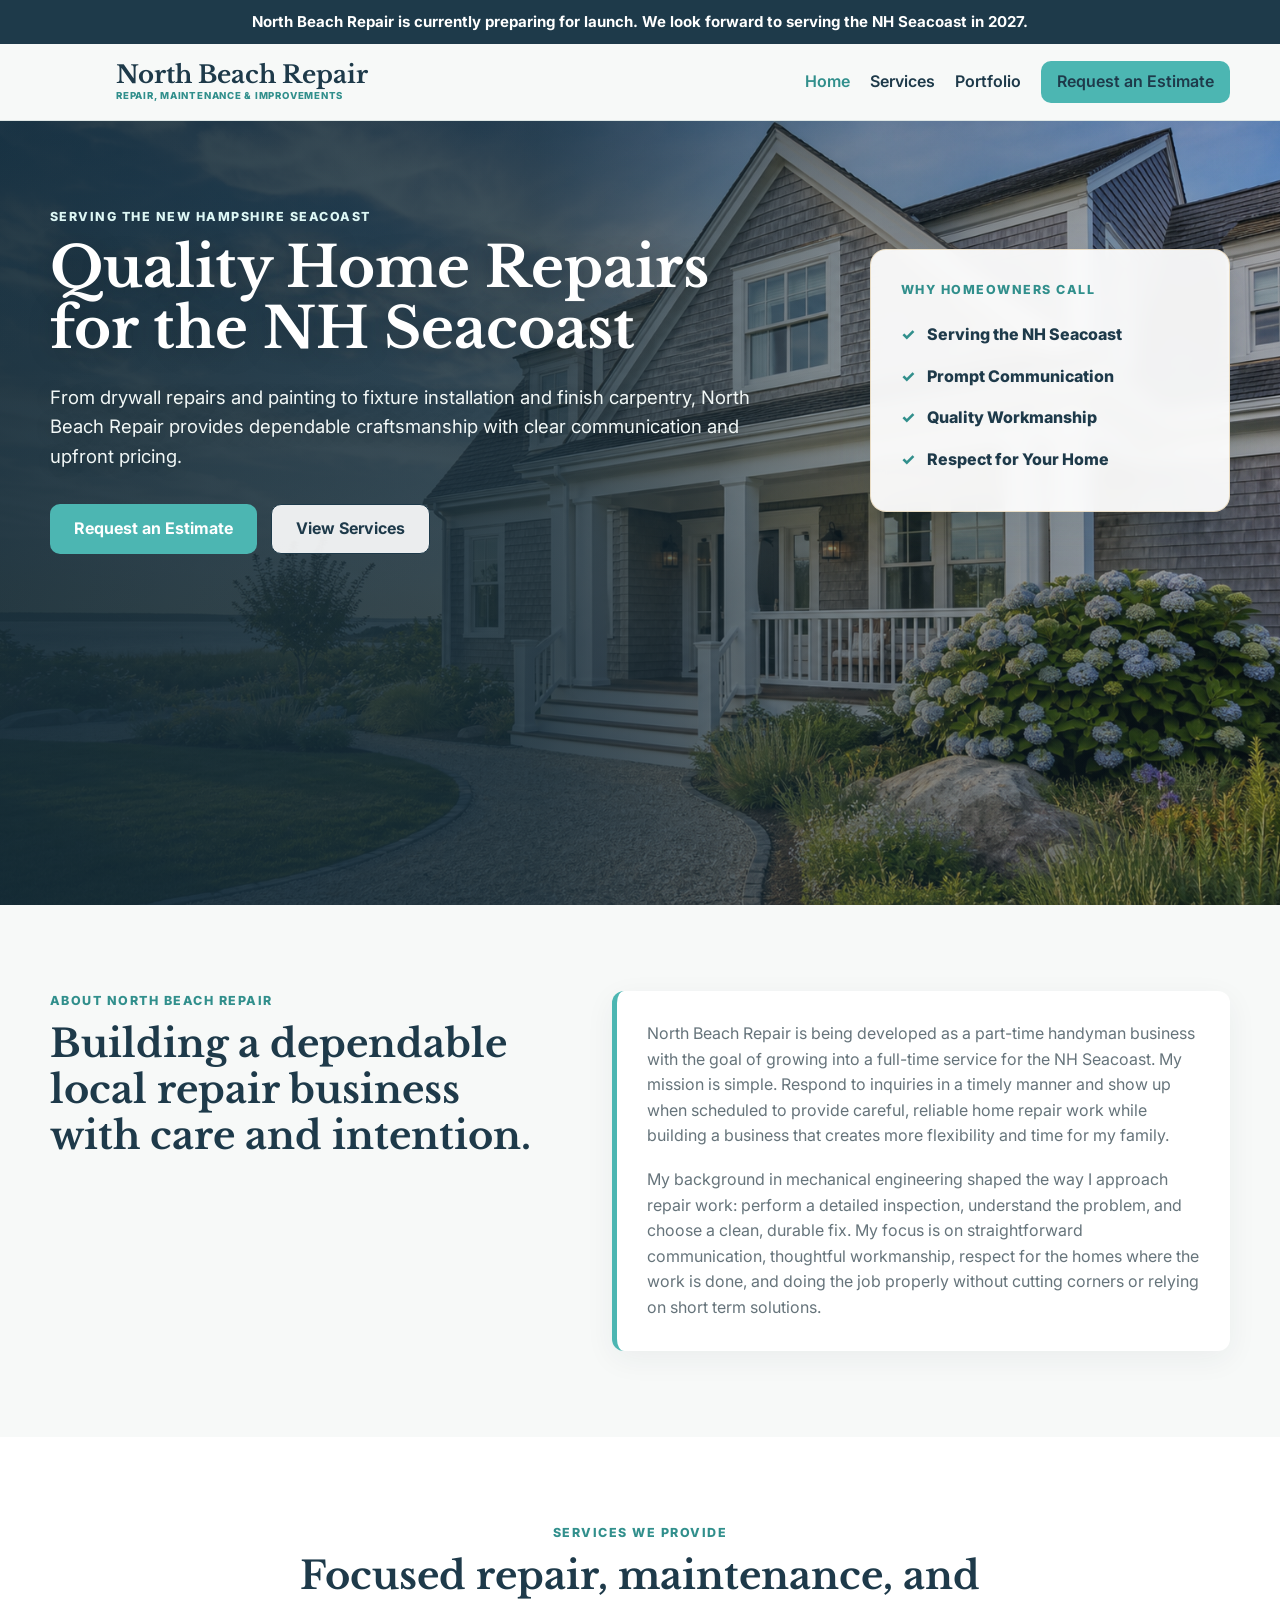
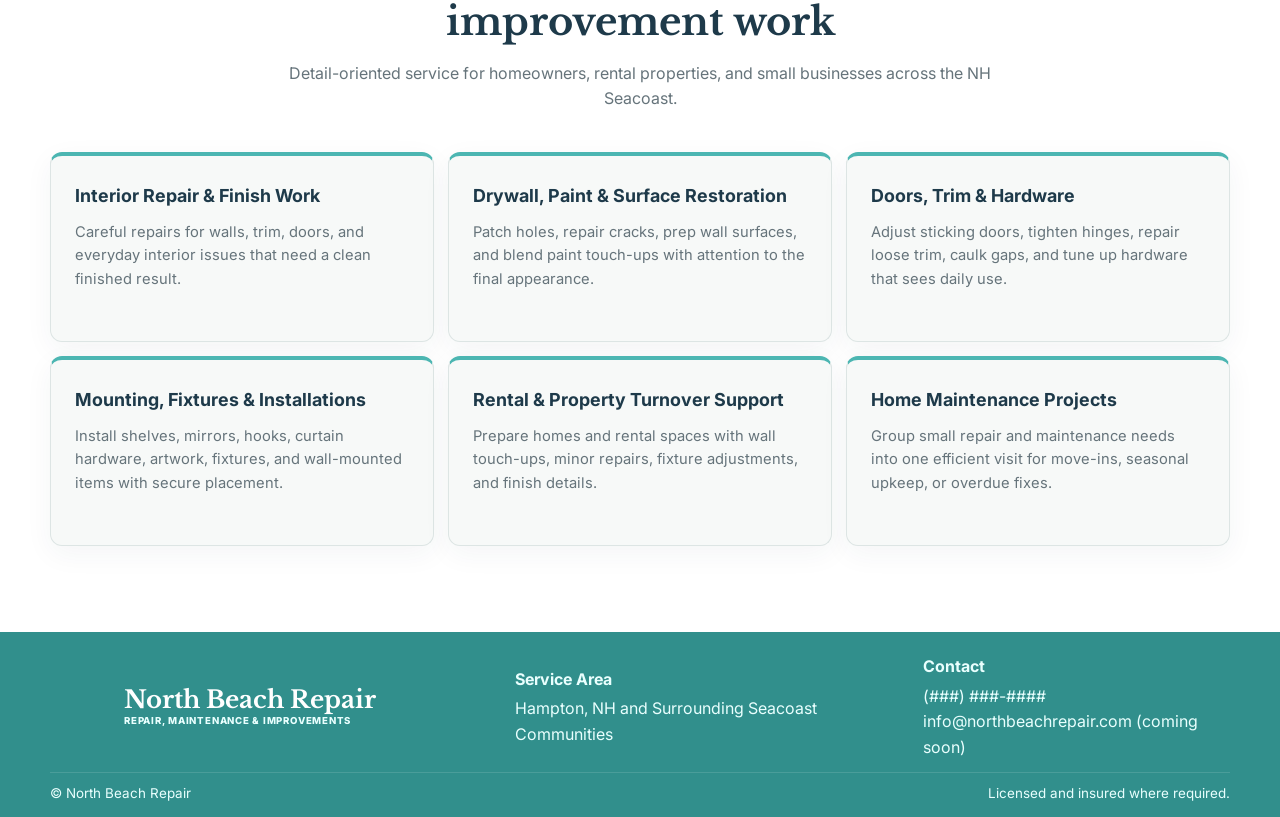
==== index.html @ 3014538b "Merge branch 'Development'" ====
<!DOCTYPE html>
<html lang="en">
<head>
  <meta charset="UTF-8" />
  <meta name="viewport" content="width=device-width, initial-scale=1.0" />
  <meta name="description" content="North Beach Repair provides dependable repair, maintenance, and improvement services across the New Hampshire Seacoast." />
  <title>North Beach Repair | Repair, Maintenance & Improvements</title>
  <link rel="preconnect" href="https://fonts.googleapis.com">
  <link rel="preconnect" href="https://fonts.gstatic.com" crossorigin>
  <link href="https://fonts.googleapis.com/css2?family=Inter:wght@400;500;600;700&family=Libre+Baskerville:wght@400;700&display=swap" rel="stylesheet">
  <link rel="stylesheet" href="styles.css" />
</head>
<body>
  <header class="site-header">
    <div class="launch-banner">
      <div class="container">North Beach Repair is currently preparing for launch. We look forward to serving the NH Seacoast in 2027.</div>
    </div>
    <div class="container nav-wrap">
      <a class="brand" href="index.html" aria-label="North Beach Repair home">
        <span class="logo-mark" aria-hidden="true"></span>
        <span class="brand-text">
          <span class="brand-name">North Beach Repair</span>
          <span class="brand-subtitle">Repair, Maintenance &amp; Improvements</span>
        </span>
      </a>
      <button class="menu-button" aria-label="Open navigation" aria-expanded="false">&#9776;</button>
      <nav class="site-nav" aria-label="Primary navigation">
        <a class="active" href="index.html">Home</a>
        <a href="#services">Services</a>
        <a href="portfolio.html">Portfolio</a>
        <a class="button button-small" href="quote.html">Request an Estimate</a>
      </nav>
    </div>
  </header>

  <main>
    <section class="hero">
      <div class="hero-overlay"></div>
      <div class="container hero-grid">
        <div class="hero-copy-wrap">
          <p class="eyebrow">Serving the New Hampshire Seacoast</p>
          <h1>Quality Home Repairs for the NH Seacoast</h1>
          <p class="hero-copy">
            From drywall repairs and painting to fixture installation and finish carpentry, North Beach Repair provides dependable craftsmanship with clear communication and upfront pricing.
          </p>
          <div class="hero-actions">
            <a class="button" href="quote.html">Request an Estimate</a>
            <a class="button button-secondary" href="#services">View Services</a>
          </div>
        </div>
        <aside class="hero-card">
          <p class="eyebrow">Why homeowners call</p>
          <ul class="check-list trust-list">
            <li>Serving the NH Seacoast</li>
            <li>Prompt Communication</li>
            <li>Quality Workmanship</li>
            <li>Respect for Your Home</li>
          </ul>
        </aside>
      </div>
    </section>

    <section class="section about-section" id="about">
      <div class="container about-grid">
        <div class="section-heading">
          <p class="eyebrow">About North Beach Repair</p>
          <h2>Building a dependable local repair business with care and intention.</h2>
        </div>
        <div class="about-copy">
          <p>
            North Beach Repair is being developed as a part-time handyman business with the goal of growing into a full-time service for the NH Seacoast. My mission is simple. Respond to inquiries in a timely manner and show up when scheduled to provide careful, reliable home repair work while building a business that creates more flexibility and time for my family.
          </p>
          <p>
            My background in mechanical engineering shaped the way I approach repair work: perform a detailed inspection, understand the problem, and choose a clean, durable fix. My focus is on straightforward communication, thoughtful workmanship, respect for the homes where the work is done, and doing the job properly without cutting corners or relying on short term solutions.
          </p>
        </div>
      </div>
    </section>

    <section class="section services-section" id="services">
      <div class="container">
        <div class="section-heading centered">
          <p class="eyebrow">Services we provide</p>
          <h2>Focused repair, maintenance, and improvement work</h2>
          <p>Detail-oriented service for homeowners, rental properties, and small businesses across the NH Seacoast.</p>
        </div>
        <div class="service-grid">
          <article class="service-card"><h3>Interior Repair & Finish Work</h3><p>Careful repairs for walls, trim, doors, and everyday interior issues that need a clean finished result.</p></article>
          <article class="service-card"><h3>Drywall, Paint & Surface Restoration</h3><p>Patch holes, repair cracks, prep wall surfaces, and blend paint touch-ups with attention to the final appearance.</p></article>
          <article class="service-card"><h3>Doors, Trim & Hardware</h3><p>Adjust sticking doors, tighten hinges, repair loose trim, caulk gaps, and tune up hardware that sees daily use.</p></article>
          <article class="service-card"><h3>Mounting, Fixtures & Installations</h3><p>Install shelves, mirrors, hooks, curtain hardware, artwork, fixtures, and wall-mounted items with secure placement.</p></article>
          <article class="service-card"><h3>Rental & Property Turnover Support</h3><p>Prepare homes and rental spaces with wall touch-ups, minor repairs, fixture adjustments, and finish details.</p></article>
          <article class="service-card"><h3>Home Maintenance Projects</h3><p>Group small repair and maintenance needs into one efficient visit for move-ins, seasonal upkeep, or overdue fixes.</p></article>
        </div>
      </div>
    </section>

  </main>

  <footer class="site-footer">
    <div class="container footer-grid">
      <div class="footer-brand" aria-label="North Beach Repair">
        <span class="logo-mark" aria-hidden="true"></span>
        <span class="brand-text">
          <span class="brand-name">North Beach Repair</span>
          <span class="brand-subtitle">Repair, Maintenance &amp; Improvements</span>
        </span>
      </div>
      <div><strong>Service Area</strong><p>Hampton, NH and Surrounding Seacoast Communities</p></div>
      <div><strong>Contact</strong><p>(###) ###-####<br><a href="mailto:info@northbeachrepair.com">info@northbeachrepair.com</a> (coming soon)</p></div>
    </div>
    <div class="container footer-bottom">
      <span>© <span id="year"></span> North Beach Repair</span>
      <span>Licensed and insured where required.</span>
    </div>
  </footer>
  <script src="site.js"></script>
</body>
</html>
---- styles.css ----
/* North Beach Repair - Seafoam & Slate */
:root {
  --slate: #1E3A4A;
  --slate-dark: #132A37;
  --seafoam: #4CB6B2;
  --seafoam-dark: #318F8C;
  --sand: #E6D6B8;
  --foam: #F7F9F8;
  --charcoal: #2D3336;
  --white: #FFFFFF;
  --muted: #66747B;
  --line: #DDE5E4;
  --shadow: 0 18px 48px rgba(30, 58, 74, .13);
  --radius: 16px;
}
* { box-sizing: border-box; }
html { scroll-behavior: smooth; }
body { margin:0; color:var(--charcoal); background:var(--foam); font-family:"Inter",sans-serif; line-height:1.6; }
a { color:inherit; }
.container { width:min(1180px,calc(100% - 40px)); margin:auto; }
.narrow { width:min(780px,calc(100% - 40px)); }
.launch-banner { padding:10px 0; color:var(--white); background:var(--slate); font-size:.94rem; font-weight:700; text-align:center; }
.launch-banner .container { width:min(1180px,calc(100% - 28px)); }
.site-header { position:sticky; top:0; z-index:20; background:rgba(247,249,248,.96); border-bottom:1px solid var(--line); backdrop-filter:blur(10px); }
.nav-wrap { min-height:76px; display:flex; align-items:center; justify-content:space-between; gap:22px; }
.site-header .brand,.footer-brand { display:inline-flex !important; align-items:center; flex-direction:row; gap:10px; text-decoration:none !important; }
.brand { flex:0 1 auto; min-width:0; }
.logo-mark { width:56px; height:56px; display:block; overflow:hidden; flex:0 0 auto; border-radius:2px; background:url("north_beach_compass_waves_logo.png") center / 134% auto no-repeat; }
.brand > img { width:56px !important; height:56px !important; display:block; object-fit:cover; flex:0 0 auto; }
.brand-text { display:grid; gap:4px; line-height:1; }
.brand-text,.brand-text span { text-decoration:none !important; }
.brand-name { color:var(--slate); font-family:"Libre Baskerville",serif; font-size:1.52rem; font-weight:700; white-space:nowrap; }
.brand-subtitle { color:var(--seafoam-dark); font-size:.6rem; font-weight:800; letter-spacing:.08em; text-transform:uppercase; white-space:nowrap; }
.site-nav { display:flex; align-items:center; gap:20px; flex:0 0 auto; }
.site-nav a { text-decoration:none; font-weight:600; color:var(--slate); }
.site-nav a:hover:not(.button), .site-nav a.active:not(.button) { color:var(--seafoam-dark); }
.menu-button { display:none; border:0; background:transparent; color:var(--slate); font-size:1.6rem; }
.button { display:inline-flex; align-items:center; justify-content:center; min-height:50px; padding:0 24px; border:0; border-radius:10px; background:var(--seafoam); color:var(--white); text-decoration:none; font:inherit; font-weight:700; cursor:pointer; transition:.2s; }
.button:hover { background:var(--seafoam-dark); transform:translateY(-1px); }
.site-nav .button.active { background:var(--slate); color:var(--white); box-shadow:inset 0 0 0 2px var(--seafoam); }
.site-nav .button.active:hover { background:var(--slate-dark); }
.button-small { min-height:42px; padding:0 16px; }
.button-secondary { color:var(--slate); background:rgba(255,255,255,.9); border:1px solid var(--slate); }
.button-secondary:hover { background:var(--white); }
.button-light { color:var(--slate); background:var(--white); }
.eyebrow { margin:0 0 10px; color:var(--seafoam-dark); font-size:.78rem; font-weight:800; letter-spacing:.12em; text-transform:uppercase; }
h1,h2,h3 { color:var(--slate); }
h1,h2 { font-family:"Libre Baskerville",serif; }
.hero { position:relative; min-height:calc(100vh - 116px); overflow:hidden; padding:86px 0 104px; background:linear-gradient(90deg,rgba(19,42,55,.9) 0%,rgba(19,42,55,.78) 42%,rgba(19,42,55,.34) 68%,rgba(19,42,55,.08) 100%), url("assets/homepage-hero-seacoast-home.png") center / cover no-repeat; }
.hero:after { content:""; position:absolute; inset:0; background:linear-gradient(180deg,rgba(19,42,55,.06),rgba(19,42,55,.28)); }
.hero-grid { position:relative; z-index:2; display:grid; grid-template-columns:minmax(0,1fr) 360px; gap:64px; align-items:center; }
.hero .eyebrow { color:#DDF7F5; }
.hero h1 { max-width:680px; margin:0; color:var(--white); font-size:clamp(2.35rem,4.4vw,4.35rem); line-height:1.08; letter-spacing:0; text-shadow:0 3px 28px rgba(0,0,0,.24); }
.hero-copy { max-width:700px; margin:24px 0 0; color:#F1F7F6; font-size:1.16rem; text-shadow:0 2px 18px rgba(0,0,0,.24); }
.hero-actions,.trust-row { display:flex; flex-wrap:wrap; gap:14px; }
.hero-actions { margin-top:32px; }
.trust-row { margin-top:28px; color:var(--slate); font-size:.9rem; }
.hero-card { padding:30px; background:rgba(255,255,255,.94); border:1px solid rgba(230,214,184,.8); border-radius:var(--radius); box-shadow:var(--shadow); backdrop-filter:blur(8px); }
.hero-card .eyebrow { color:var(--seafoam-dark); }
.hero-card .check-list { margin-bottom:0; }
.trust-list li { color:var(--slate); font-weight:800; }
.check-list { margin:14px 0 24px; padding:0; list-style:none; }
.check-list li { position:relative; padding:8px 0 8px 26px; }
.check-list li:before { content:"✓"; position:absolute; left:0; color:var(--seafoam-dark); font-weight:800; }
.text-link { color:var(--seafoam-dark); font-weight:700; text-decoration:none; }
.section { padding:86px 0; }
.about-section { background:var(--foam); }
.about-grid { display:grid; grid-template-columns:minmax(0,.9fr) minmax(0,1.1fr); gap:56px; align-items:start; }
.about-copy { padding:30px; border-left:5px solid var(--seafoam); background:var(--white); border-radius:12px; box-shadow:0 8px 30px rgba(30,58,74,.06); }
.about-copy p { margin:0; color:var(--muted); }
.about-copy p + p { margin-top:18px; }
.services-section { background:var(--white); }
.section-heading { max-width:760px; margin-bottom:40px; }
.centered { text-align:center; margin-left:auto; margin-right:auto; }
.section-heading h2,.cta h2,.area-section h2 { margin:0; font-size:clamp(2rem,3vw,3rem); line-height:1.2; }
.section-heading p:not(.eyebrow), .area-section p { color:var(--muted); }
.service-grid { display:grid; grid-template-columns:repeat(3,1fr); gap:14px; }
.service-card { min-height:190px; padding:26px 24px; text-align:left; border:1px solid var(--line); border-top:4px solid var(--seafoam); border-radius:12px; background:var(--foam); box-shadow:0 8px 28px rgba(30,58,74,.05); }
.service-card h3 { margin:0 0 10px; font-size:1.12rem; }
.service-card p { margin:0; color:var(--muted); font-size:.92rem; }
.portfolio-gallery-section { background:var(--white); }
.portfolio-note { max-width:760px; margin:0 auto; padding:34px; text-align:center; border:1px solid var(--line); border-top:4px solid var(--seafoam); border-radius:12px; background:var(--foam); box-shadow:0 8px 30px rgba(30,58,74,.06); }
.portfolio-note h3 { margin:0 0 8px; font-size:1.35rem; }
.portfolio-note p { margin:0; color:var(--muted); }
.process-section { background:linear-gradient(135deg,#F2EBDD,var(--foam)); }
.steps { display:grid; grid-template-columns:repeat(3,1fr); gap:24px; }
.steps article { padding:30px; text-align:center; background:rgba(255,255,255,.86); border:1px solid var(--sand); border-radius:var(--radius); }
.steps span,.form-section-heading>span { display:inline-grid; place-items:center; width:42px; height:42px; border-radius:50%; color:white; background:var(--seafoam); font-weight:800; }
.steps p { color:var(--muted); }
.area-section { background:var(--white); }
.area-grid { display:grid; grid-template-columns:1.2fr .8fr; gap:36px; align-items:center; }
.area-card { padding:28px; border-left:5px solid var(--seafoam); background:var(--foam); border-radius:12px; }
.cta { padding:58px 0; color:white; background:linear-gradient(120deg,var(--seafoam),#66C6C2); }
.cta .eyebrow { color:#E9FFFE; }
.cta h2 { color:white; }
.cta-inner { display:flex; align-items:center; justify-content:space-between; gap:30px; }
.site-footer { padding:22px 0 12px; color:#E9FFFE; background:var(--seafoam-dark); }
.footer-grid { display:grid; grid-template-columns:1.15fr 1fr .8fr; gap:24px; align-items:center; }
.footer-brand .logo-mark { width:64px; height:64px; }
.footer-brand .brand-name { color:var(--white); }
.footer-brand .brand-subtitle { color:inherit; }
.site-footer strong { display:block; margin-bottom:4px; }
.site-footer p { margin:0; color:#E9FFFE; }
.site-footer a { text-decoration:none; }
.footer-bottom { display:flex; justify-content:space-between; gap:20px; margin-top:12px; padding-top:10px; border-top:1px solid rgba(255,255,255,.12); font-size:.84rem; }
.page-hero { position:relative; overflow:hidden; padding:28px 0 72px; background:linear-gradient(105deg,rgba(247,249,248,.98) 0%,rgba(247,249,248,.94) 58%,rgba(247,249,248,.35) 78%), linear-gradient(140deg,#d9eceb,#a9cfcd); }
.page-hero:after { content:""; position:absolute; inset:0 0 0 55%; background:radial-gradient(circle at 75% 45%,rgba(255,255,255,.9),transparent 38%), linear-gradient(145deg,rgba(76,182,178,.12),rgba(30,58,74,.18)); clip-path:polygon(22% 0,100% 0,100% 100%,0 100%); }
.page-hero .container { position:relative; z-index:2; margin-left:max(20px,calc((100% - 1180px) / 2)); margin-right:auto; }
.quote-hero-grid { display:grid; grid-template-columns:minmax(0,1.15fr) 360px; gap:56px; align-items:center; }
.page-hero h1 { max-width:760px; margin:0; color:var(--slate); font-size:clamp(2.7rem,5vw,4.8rem); line-height:1.06; letter-spacing:-.045em; }
.page-hero p:not(.eyebrow) { max-width:650px; margin:24px 0 0; color:#4F626B; font-size:1.13rem; }
.quote-flow { display:grid; gap:10px; padding:22px; background:rgba(255,255,255,.94); border:1px solid rgba(230,214,184,.8); border-radius:var(--radius); box-shadow:var(--shadow); }
.flow-step { position:relative; display:grid; grid-template-columns:42px 1fr; gap:14px; align-items:center; }
.flow-step:not(:last-child) { padding-bottom:12px; }
.flow-step:not(:last-child):after { content:""; position:absolute; left:20px; top:48px; bottom:-4px; width:2px; background:var(--sand); }
.flow-step span { display:grid; place-items:center; width:42px; height:42px; border-radius:50%; color:white; background:var(--seafoam); font-weight:800; }
.flow-step p { margin:0; color:var(--slate); font-weight:700; line-height:1.35; }
.flow-step p:not(.eyebrow) { margin:0; }
.quote-section { background:var(--white); }
.quote-layout { display:grid; grid-template-columns:minmax(0,1fr) 320px; gap:28px; align-items:start; }
.quote-form,.sidebar-card { background:white; border:1px solid var(--line); border-radius:var(--radius); box-shadow:0 8px 30px rgba(30,58,74,.07); }
.form-section { padding:34px; }
.form-section-heading { display:flex; gap:16px; align-items:flex-start; margin-bottom:26px; }
.form-section-heading h2 { margin:0; }
.form-section-heading p { margin:2px 0 0; color:var(--muted); }
.pricing-note { margin-bottom:24px; padding:16px 18px; color:var(--slate); background:var(--foam); border:1px solid var(--sand); border-left:5px solid var(--seafoam); border-radius:10px; }
.quote-sidebar { display:grid; gap:18px; position:sticky; top:104px; }
.sidebar-card { padding:24px; }
.sidebar-card h3 { margin-top:0; }
.sidebar-card ol { padding-left:20px; color:var(--muted); }
.warning-card { background:#FFF9EE; border-color:var(--sand); }
.jobber-form-wrapper { overflow:visible; }
.jobber-embed { width:100%; min-height:700px; }
.jobber-embed iframe { display:block; width:100%; min-height:700px; border:0; }
.jobber-placeholder { display:grid; min-height:420px; place-content:center; padding:32px; text-align:center; color:var(--muted); background:var(--foam); border:2px dashed var(--sand); border-radius:12px; }
.jobber-placeholder h3 { margin:0 0 8px; }
@media(max-width:1000px){ .service-grid{grid-template-columns:repeat(3,1fr);} .hero-grid,.quote-hero-grid,.quote-layout,.area-grid,.footer-grid,.about-grid{grid-template-columns:1fr;} .quote-sidebar{position:static;} }
@media(max-width:900px){ .menu-button{display:block;} .site-nav{display:none;position:absolute;top:76px;left:0;right:0;padding:20px;flex-direction:column;align-items:stretch;background:var(--foam);border-bottom:1px solid var(--line);} .site-nav.open{display:flex;} }
@media(max-width:640px){ .container{width:min(100% - 28px,1180px);} .hero{min-height:auto;padding:62px 0 72px;} .hero-grid{gap:28px;} .section{padding:62px 0;} .service-grid,.steps{grid-template-columns:1fr;} .portfolio-note{padding:26px 20px;} .hero-actions,.trust-row,.cta-inner,.footer-bottom{flex-direction:column;align-items:stretch;} .button{width:100%;} .form-section{padding:24px 18px;} .logo-mark{width:50px;height:50px;} .brand-name{font-size:1.22rem;} .brand-subtitle{font-size:.49rem;letter-spacing:.06em;} .footer-brand .logo-mark{width:72px;height:72px;} }
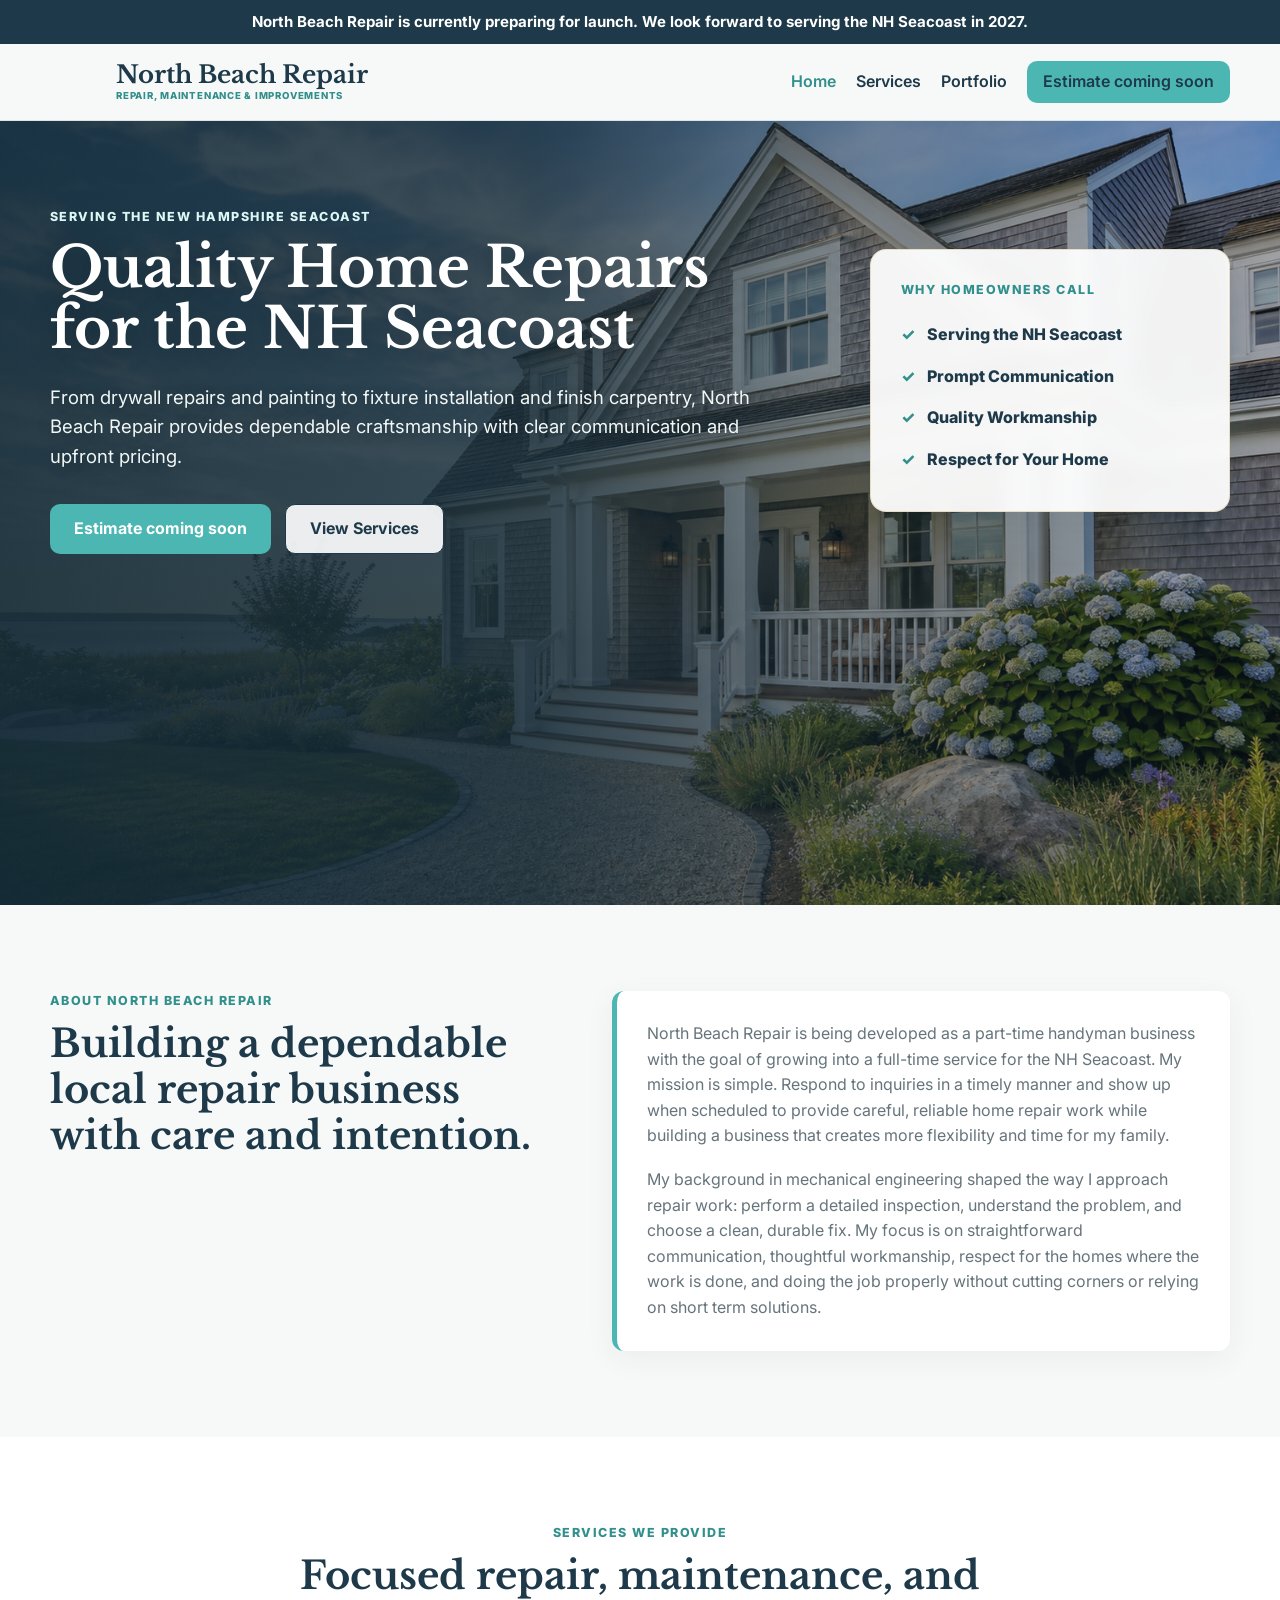
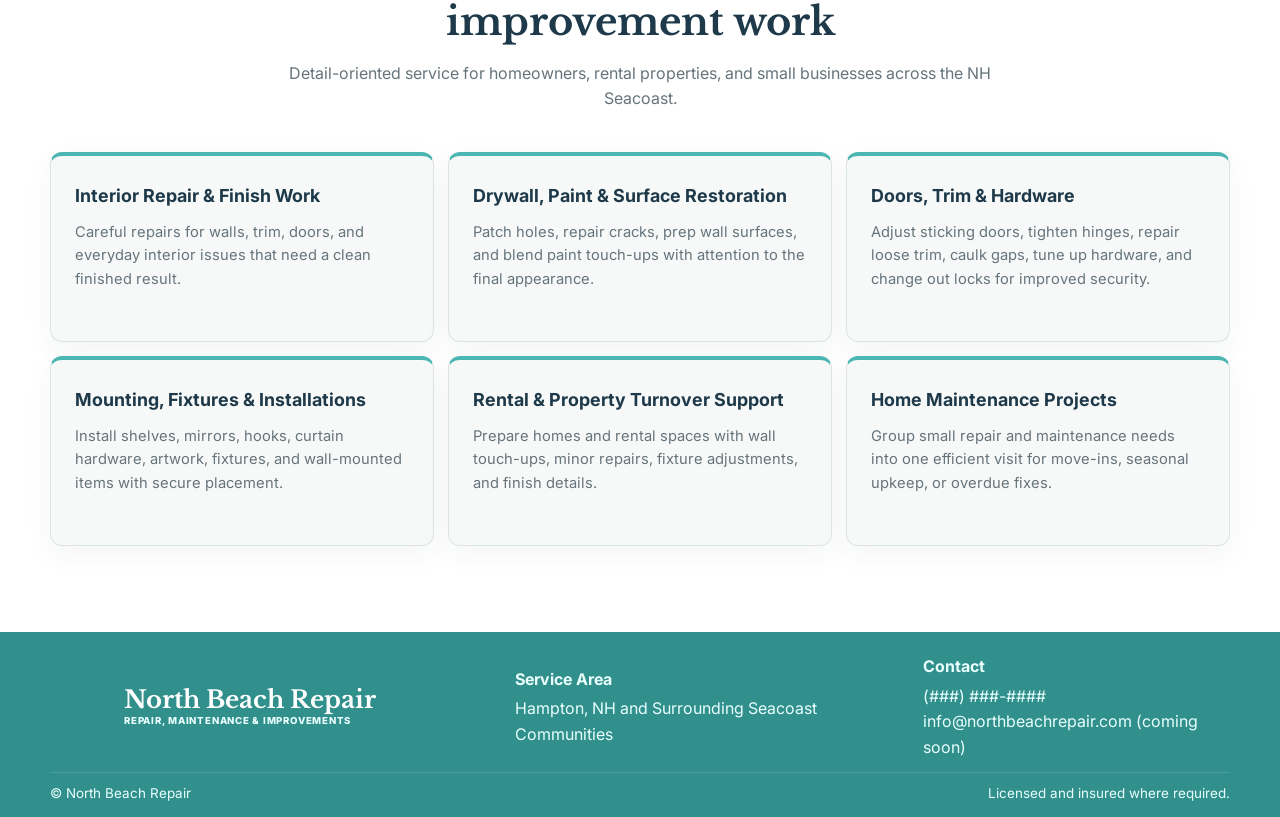
==== commit 50d2394f: "Update estimate messaging and doors/trim hardware service details" ====
--- a/index.html
+++ b/index.html
@@ -28,7 +28,7 @@
         <a class="active" href="index.html">Home</a>
         <a href="#services">Services</a>
         <a href="portfolio.html">Portfolio</a>
-        <a class="button button-small" href="quote.html">Request an Estimate</a>
+        <a class="button button-small" href="quote.html">Estimate coming soon</a>
       </nav>
     </div>
   </header>
@@ -44,7 +44,7 @@
             From drywall repairs and painting to fixture installation and finish carpentry, North Beach Repair provides dependable craftsmanship with clear communication and upfront pricing.
           </p>
           <div class="hero-actions">
-            <a class="button" href="quote.html">Request an Estimate</a>
+            <a class="button" href="quote.html">Estimate coming soon</a>
             <a class="button button-secondary" href="#services">View Services</a>
           </div>
         </div>
@@ -87,7 +87,7 @@
         <div class="service-grid">
           <article class="service-card"><h3>Interior Repair & Finish Work</h3><p>Careful repairs for walls, trim, doors, and everyday interior issues that need a clean finished result.</p></article>
           <article class="service-card"><h3>Drywall, Paint & Surface Restoration</h3><p>Patch holes, repair cracks, prep wall surfaces, and blend paint touch-ups with attention to the final appearance.</p></article>
-          <article class="service-card"><h3>Doors, Trim & Hardware</h3><p>Adjust sticking doors, tighten hinges, repair loose trim, caulk gaps, and tune up hardware that sees daily use.</p></article>
+          <article class="service-card"><h3>Doors, Trim & Hardware</h3><p>Adjust sticking doors, tighten hinges, repair loose trim, caulk gaps, tune up hardware, and change out locks for improved security.</p></article>
           <article class="service-card"><h3>Mounting, Fixtures & Installations</h3><p>Install shelves, mirrors, hooks, curtain hardware, artwork, fixtures, and wall-mounted items with secure placement.</p></article>
           <article class="service-card"><h3>Rental & Property Turnover Support</h3><p>Prepare homes and rental spaces with wall touch-ups, minor repairs, fixture adjustments, and finish details.</p></article>
           <article class="service-card"><h3>Home Maintenance Projects</h3><p>Group small repair and maintenance needs into one efficient visit for move-ins, seasonal upkeep, or overdue fixes.</p></article>
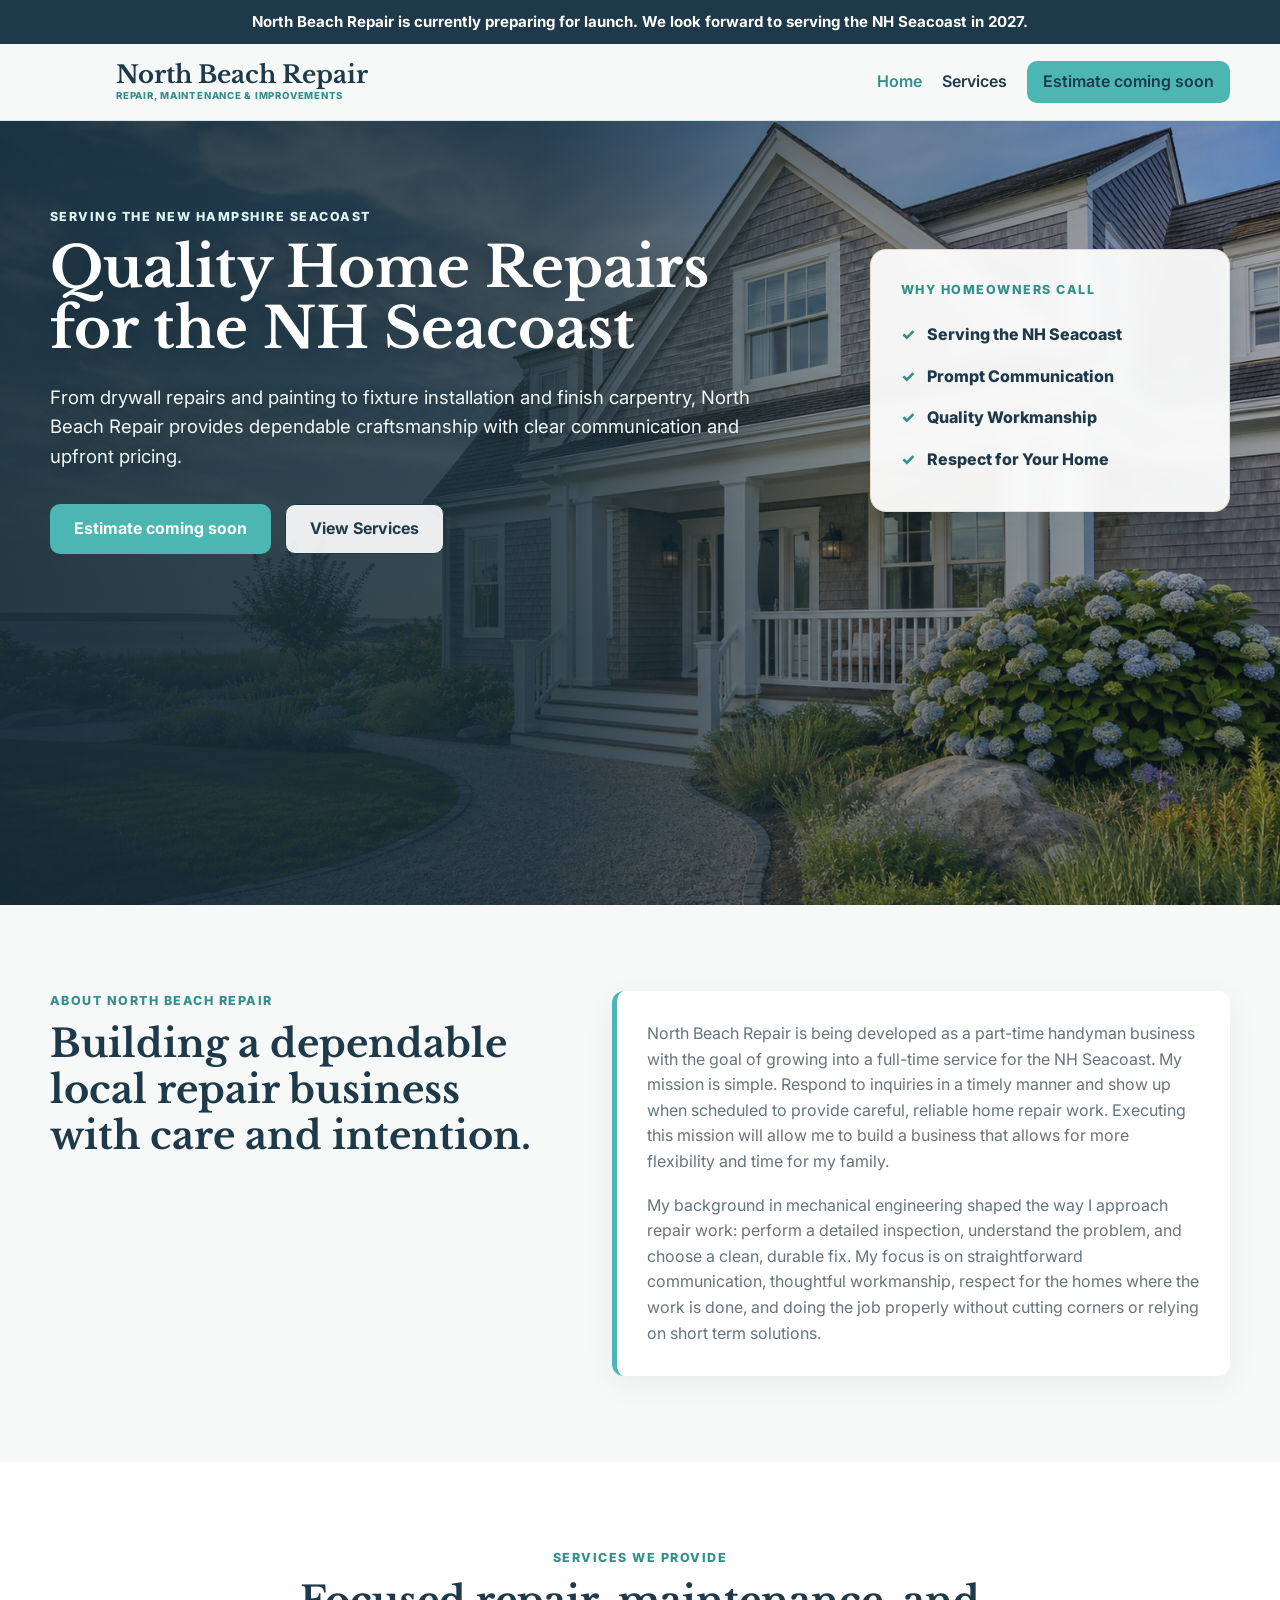
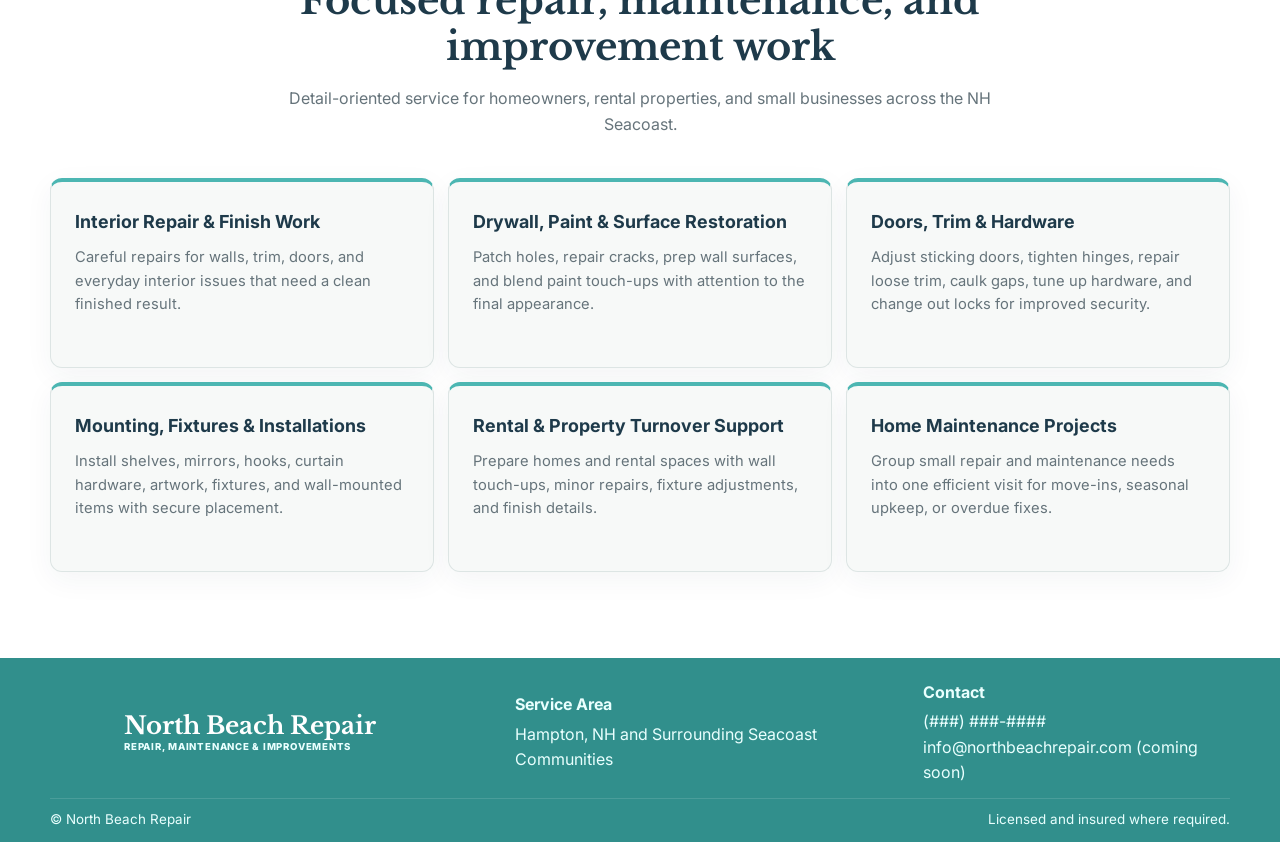
==== commit 6b159d55: "Remove portfolio link from navigation and update mission statement for clarity; add testimonials pag" ====
--- a/index.html
+++ b/index.html
@@ -27,7 +27,6 @@
       <nav class="site-nav" aria-label="Primary navigation">
         <a class="active" href="index.html">Home</a>
         <a href="#services">Services</a>
-        <a href="portfolio.html">Portfolio</a>
         <a class="button button-small" href="quote.html">Estimate coming soon</a>
       </nav>
     </div>
@@ -68,7 +67,7 @@
         </div>
         <div class="about-copy">
           <p>
-            North Beach Repair is being developed as a part-time handyman business with the goal of growing into a full-time service for the NH Seacoast. My mission is simple. Respond to inquiries in a timely manner and show up when scheduled to provide careful, reliable home repair work while building a business that creates more flexibility and time for my family.
+            North Beach Repair is being developed as a part-time handyman business with the goal of growing into a full-time service for the NH Seacoast. My mission is simple. Respond to inquiries in a timely manner and show up when scheduled to provide careful, reliable home repair work. Executing this mission will allow me to build a business that allows for more flexibility and time for my family.
           </p>
           <p>
             My background in mechanical engineering shaped the way I approach repair work: perform a detailed inspection, understand the problem, and choose a clean, durable fix. My focus is on straightforward communication, thoughtful workmanship, respect for the homes where the work is done, and doing the job properly without cutting corners or relying on short term solutions.
